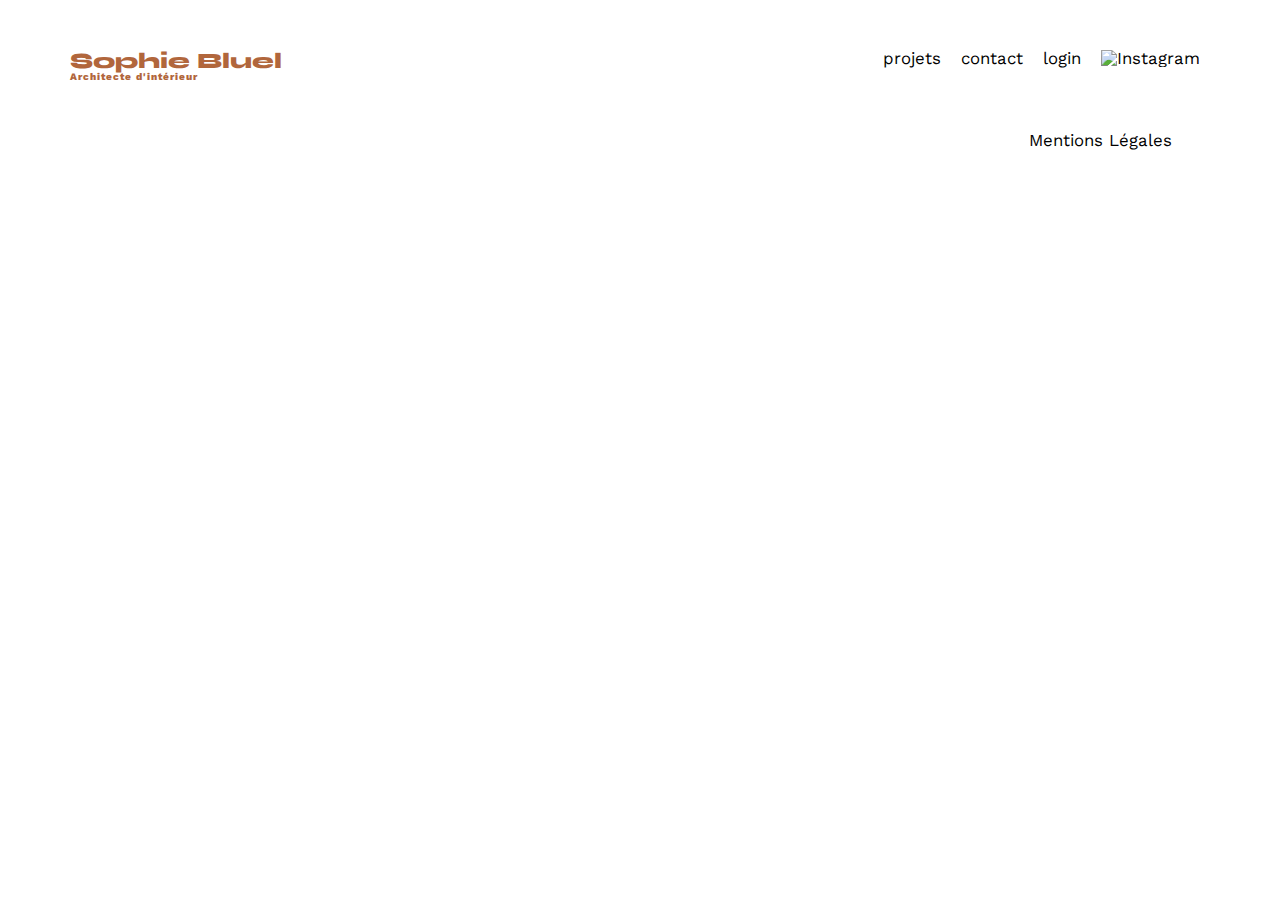
==== FrontEnd/login.html @ be57cc91 "Création pages login" ====
<!DOCTYPE html>
<html lang="fr">
<head>
	<meta charset="UTF-8">
	<title>Sophie Bluel - Login</title>
	<meta name="viewport" content="width=device-width, initial-scale=1.0">
	<link rel="preconnect" href="https://fonts.googleapis.com">
	<link rel="preconnect" href="https://fonts.gstatic.com" crossorigin>
	<link href="https://fonts.googleapis.com/css2?family=Syne:wght@700;800&family=Work+Sans&display=swap" rel="stylesheet">
	<meta name="description" content="">
	<link rel="stylesheet" href="./assets/style.css">
	<script src="./javascript/login.js" defer></script>
</head>
<body>
<header>
	<h1>Sophie Bluel <span>Architecte d'intérieur</span></h1>
	<nav>
		<ul>
			<li>projets</li>
			<li>contact</li>
			<li>login</li>
			<li><img src="./assets/icons/instagram.png" alt="Instagram"></li>
		</ul>
	</nav>
</header>
<main>
	
</main>

<footer>
	<nav>
		<ul>
			<li>Mentions Légales</li>
		</ul>
	</nav>
</footer>
</body>
</html>
---- FrontEnd/assets/style.css ----
/* http://meyerweb.com/eric/tools/css/reset/
   v2.0 | 20110126
   License: none (public domain)
*/

html, body, div, span, applet, object, iframe,
h1, h2, h3, h4, h5, h6, p, blockquote, pre,
a, abbr, acronym, address, big, cite, code,
del, dfn, em, img, ins, kbd, q, s, samp,
small, strike, strong, sub, sup, tt, var,
b, u, i, center,
dl, dt, dd, ol, ul, li,
fieldset, form, label, legend,
table, caption, tbody, tfoot, thead, tr, th, td,
article, aside, canvas, details, embed,
figure, figcaption, footer, header, hgroup,
menu, nav, output, ruby, section, summary,
time, mark, audio, video {
	margin: 0;
	padding: 0;
	border: 0;
	font-size: 100%;
	font: inherit;
	vertical-align: baseline;
}
/* HTML5 display-role reset for older browsers */
article, aside, details, figcaption, figure,
footer, header, hgroup, menu, nav, section {
	display: block;
}
body {
	line-height: 1;
}
ol, ul {
	list-style: none;
}
blockquote, q {
	quotes: none;
}
blockquote:before, blockquote:after,
q:before, q:after {
	content: '';
	content: none;
}
table {
	border-collapse: collapse;
	border-spacing: 0;
}
/** end reset css**/
body {
	max-width: 1140px;
	margin:auto;
	font-family: 'Work Sans' ;
	font-size: 14px;
}
header {
	display: flex;
	justify-content: space-between;
	margin: 50px 0
}
section {
	margin: 50px 0
}

h1{
	display: flex;
	flex-direction: column;
	font-family: 'Syne';
	font-size: 22px;
	font-weight: 800;
	color: #B1663C
}

h1 > span {
	font-family: 'Work Sans';
	font-size:10px;
	letter-spacing: 0.1em;
;
}

h2{
	font-family: 'Syne';
	font-weight: 700;
	font-size: 30px;
	color: #1D6154
}
nav ul {
	display: flex;
	align-items: center;
	list-style-type: none;

}
nav li {
	padding: 0 10px;
	font-size: 1.2em;
}

li:hover {
	color: #B1663C;
}
#introduction {
	display: flex;
	align-items: center;
}
#introduction figure {
	flex: 1
}
#introduction img {
	display: block;
	margin: auto;
	width: 80%;
}

#introduction article {
	flex: 1
}
#introduction h2 {
	margin-bottom: 1em;
}

#introduction p {
	margin-bottom: 0.5em;
}
#portfolio h2 {
	text-align: center;
	margin-bottom: 1em;
}

.filters {
	width: 585px;
	display: flex;
	margin: auto;
	gap: 10px;
}

.btnFilter {
	height: 37px;
	width: 100%;
	border: solid 1px #1d6154;
	border-radius: 60px;
	font-family: "Syne";
	font-weight: 700;
	font-size: 18px;
	color: #1d6154;
	background-color: white;
	margin: 2em auto;
	padding: 5px 20px;
	text-align: center;
	white-space: nowrap;
}

.btnFilter:hover {
	cursor: pointer;
}

.gallery {
	width: 100%;
	display: grid;
	grid-template-columns: 1fr 1fr 1fr;
	grid-column-gap: 20px;
	grid-row-gap: 20px;
}

.gallery img {
	width: 100%;

}
#contact {
	width: 50%;
margin: auto;
}
#contact > * {
	text-align: center;

}
#contact h2{
	margin-bottom: 20px;
}
#contact form {
	text-align: left;
	margin-top:30px;
	display: flex;
	flex-direction: column;
}

#contact input {
	height: 50px;
	font-size: 1.2em;
	border: none;
	box-shadow: 0px 4px 14px rgba(0, 0, 0, 0.09);
}
#contact label {
	margin: 2em 0 1em 0;
}
#contact textarea {
	border: none;
	box-shadow: 0px 4px 14px rgba(0, 0, 0, 0.09);
}

input[type="submit"]{
	font-family: 'Syne';
	font-weight: 700;
	color: white;
	background-color: #1D6154;
	margin : 2em auto ;
	width: 180px;
	text-align: center;
	border-radius: 60px ;
}

footer nav ul {
	display: flex;
	justify-content: flex-end;
	margin: 2em
}
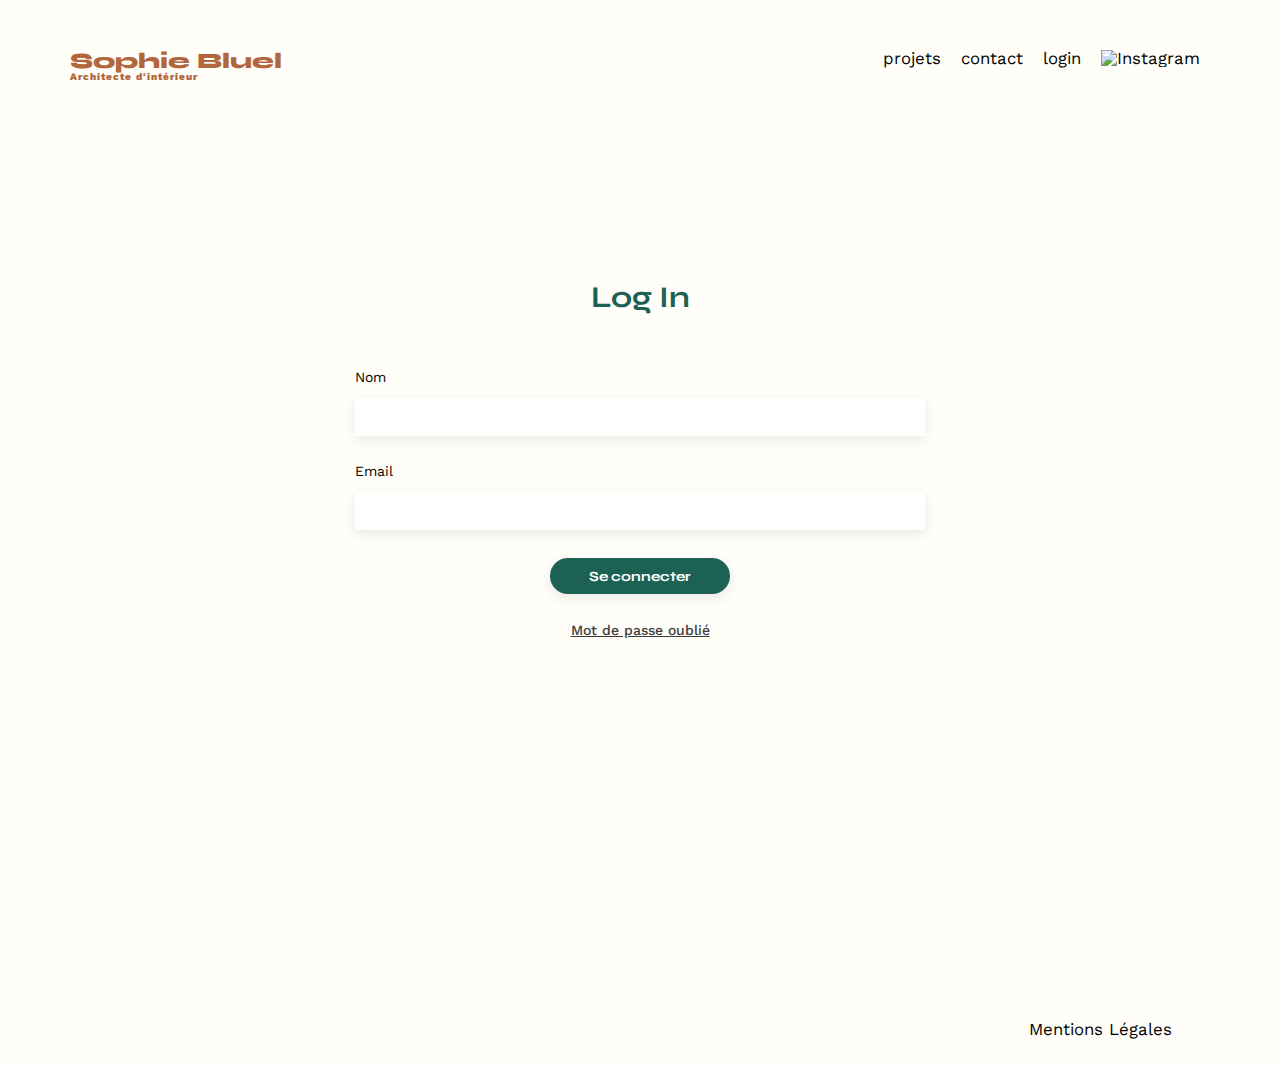
==== commit 997d6dbe: "Mise en page de la page Login" ====
--- a/FrontEnd/login.html
+++ b/FrontEnd/login.html
@@ -9,6 +9,7 @@
 	<link href="https://fonts.googleapis.com/css2?family=Syne:wght@700;800&family=Work+Sans&display=swap" rel="stylesheet">
 	<meta name="description" content="">
 	<link rel="stylesheet" href="./assets/style.css">
+	<link rel="stylesheet" href="./assets/login.css">
 	<script src="./javascript/login.js" defer></script>
 </head>
 <body>
@@ -24,7 +25,17 @@
 	</nav>
 </header>
 <main>
-	
+	<section id="login">
+		<h2>Log In</h2>
+		<form action="#" method="post">
+			<label for="name">Nom</label>
+			<input type="text" name="name" id="name">
+			<label for="email">Email</label>
+			<input type="email" name="email" id="email">
+			<input type="submit" value="Se connecter">
+			<a href="#" id="forget-password">Mot de passe oublié</a>
+		</form>
+	</section>
 </main>
 
 <footer>
--- a/FrontEnd/assets/style.css
+++ b/FrontEnd/assets/style.css
@@ -52,6 +52,7 @@
 	margin:auto;
 	font-family: 'Work Sans' ;
 	font-size: 14px;
+	background-color: #FFFEF8;
 }
 header {
 	display: flex;
@@ -98,6 +99,20 @@
 li:hover {
 	color: #B1663C;
 }
+
+nav a {
+	text-decoration: none;
+	color: black;
+}
+
+a:hover {
+	color: #B1663C;
+}
+
+nav img {
+	width: 22px;
+}
+
 #introduction {
 	display: flex;
 	align-items: center;
@@ -140,9 +155,9 @@
 	border-radius: 60px;
 	font-family: "Syne";
 	font-weight: 700;
-	font-size: 18px;
+	font-size: 16px;
 	color: #1d6154;
-	background-color: white;
+	background-color: #FFFEF8;
 	margin: 2em auto;
 	padding: 5px 20px;
 	text-align: center;
@@ -151,6 +166,11 @@
 
 .btnFilter:hover {
 	cursor: pointer;
+}
+
+.active {
+	background-color: #1D6154;
+	color: white;
 }
 
 .gallery {
@@ -167,7 +187,7 @@
 }
 #contact {
 	width: 50%;
-margin: auto;
+	margin: auto;
 }
 #contact > * {
 	text-align: center;
@@ -184,8 +204,8 @@
 }
 
 #contact input {
-	height: 50px;
-	font-size: 1.2em;
+	height: 36px;
+	font-size: 14px;
 	border: none;
 	box-shadow: 0px 4px 14px rgba(0, 0, 0, 0.09);
 }
--- a/FrontEnd/assets/login.css
+++ b/FrontEnd/assets/login.css
@@ -0,0 +1,44 @@
+#login {
+	width: 50%;
+    margin: auto;
+    padding-top: 150px;
+}
+#login > * {
+	text-align: center;
+
+}
+#login h2{
+	margin-bottom: 20px;
+}
+#login form {
+	text-align: left;
+	margin-top:30px;
+	display: flex;
+	flex-direction: column;
+}
+
+#login input {
+	height: 36px;
+	font-size: 14px;
+	border: none;
+	box-shadow: 0px 4px 14px rgba(0, 0, 0, 0.09);
+}
+#login label {
+	margin: 2em 0 1em 0;
+}
+#login textarea {
+	border: none;
+	box-shadow: 0px 4px 14px rgba(0, 0, 0, 0.09);
+}
+
+#forget-password {
+    font-family: "Work Sans";
+    font-weight: 500;
+    font-size: 14px;
+    line-height: 16px;
+    text-decoration: underline;
+    color: #3d3d3d;
+    cursor: pointer;
+    text-align: center;
+    padding-bottom: 355px;
+}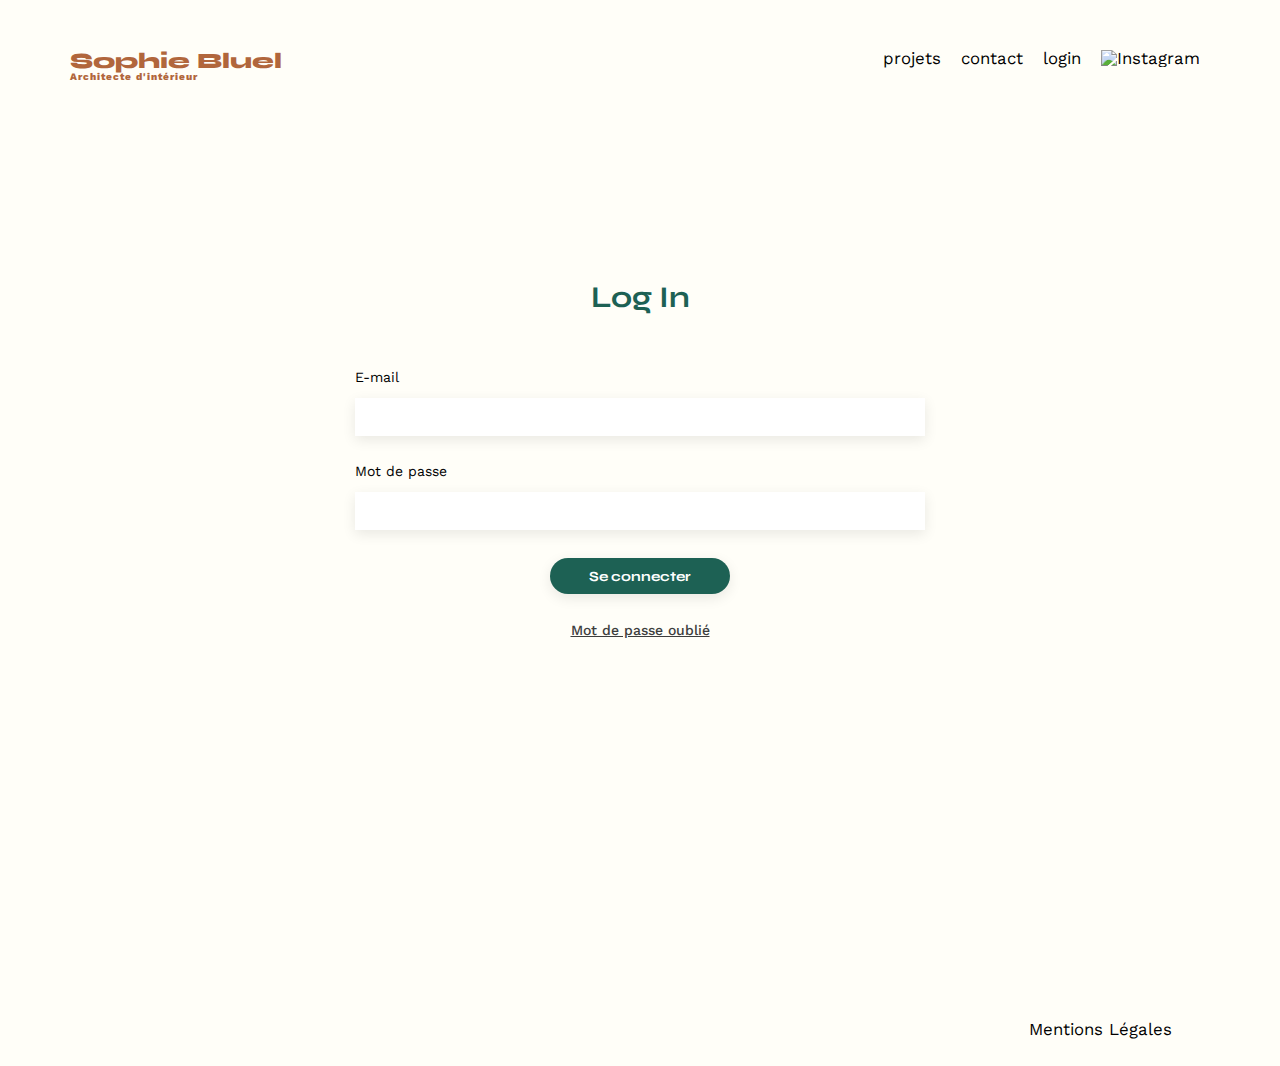
==== commit 51002592: "Refactorisation JS index, début du JS login" ====
--- a/FrontEnd/login.html
+++ b/FrontEnd/login.html
@@ -10,7 +10,6 @@
 	<meta name="description" content="">
 	<link rel="stylesheet" href="./assets/style.css">
 	<link rel="stylesheet" href="./assets/login.css">
-	<script src="./javascript/login.js" defer></script>
 </head>
 <body>
 <header>
@@ -28,10 +27,10 @@
 	<section id="login">
 		<h2>Log In</h2>
 		<form action="#" method="post">
-			<label for="name">Nom</label>
-			<input type="text" name="name" id="name">
-			<label for="email">Email</label>
+			<label for="email">E-mail</label>
 			<input type="email" name="email" id="email">
+			<label for="password" name="password" id="password">Mot de passe</label>
+			<input type="password" name="password" id="password">
 			<input type="submit" value="Se connecter">
 			<a href="#" id="forget-password">Mot de passe oublié</a>
 		</form>
@@ -45,5 +44,6 @@
 		</ul>
 	</nav>
 </footer>
+<script type="module" src="./javascript/login.js"></script>
 </body>
 </html>
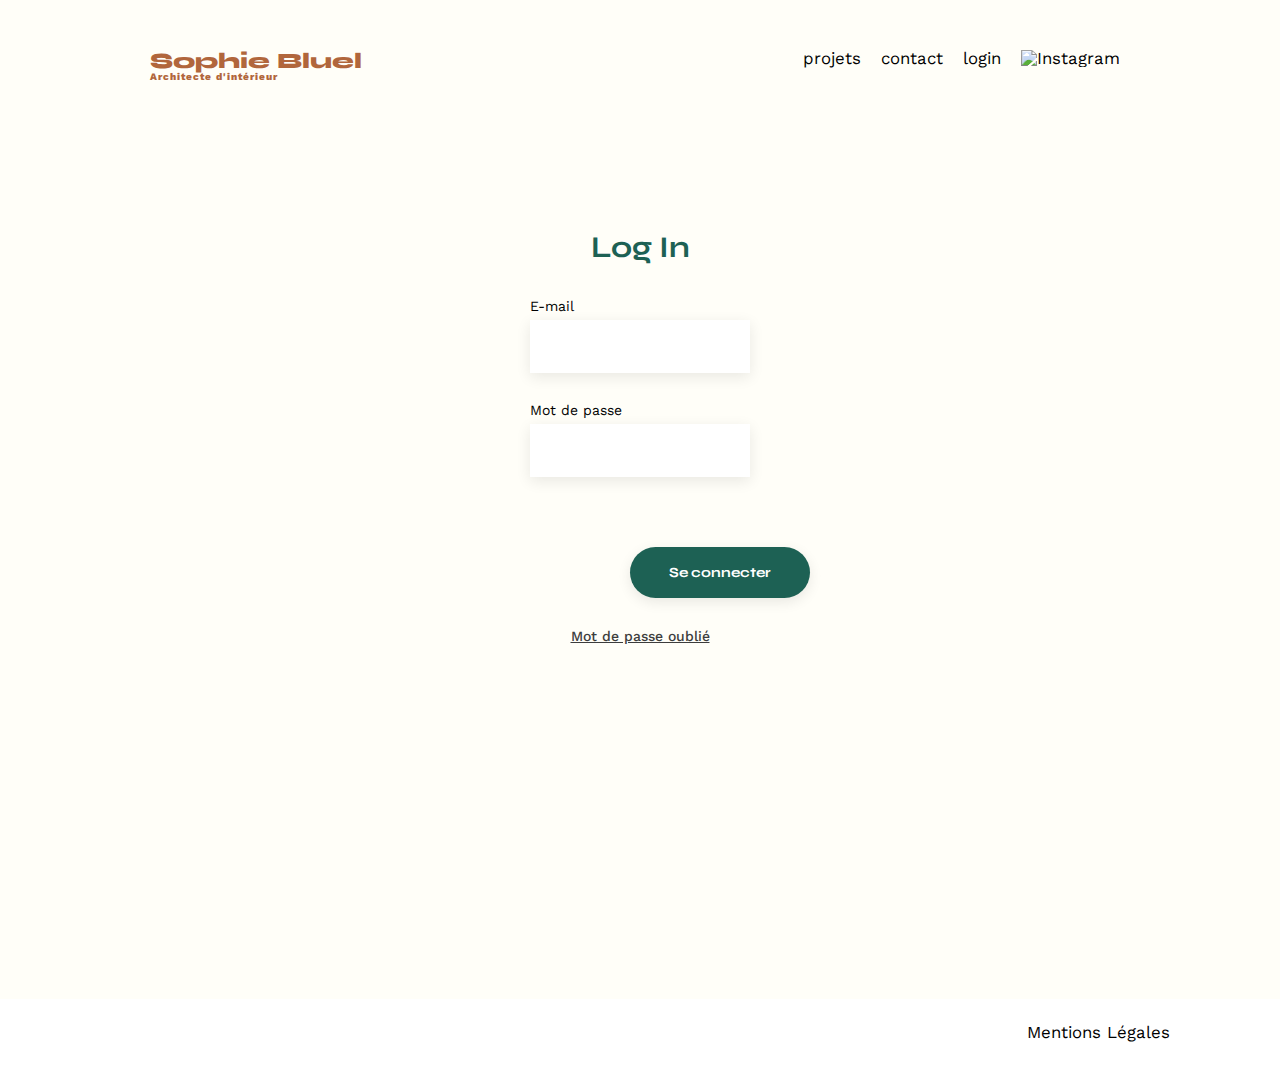
==== commit b431765c: "Modif CSS pages index et login" ====
--- a/FrontEnd/login.html
+++ b/FrontEnd/login.html
@@ -31,13 +31,14 @@
 			<input type="email" name="email" id="email">
 			<label for="password" name="password" id="password">Mot de passe</label>
 			<input type="password" name="password" id="password">
+			<p class="hidden errorMessage">Erreur dans l’identifiant ou le mot de passe</p>
 			<input type="submit" value="Se connecter">
 			<a href="#" id="forget-password">Mot de passe oublié</a>
 		</form>
 	</section>
 </main>
 
-<footer>
+<footer class="footer">
 	<nav>
 		<ul>
 			<li>Mentions Légales</li>
@@ -46,4 +47,4 @@
 </footer>
 <script type="module" src="./javascript/login.js"></script>
 </body>
-</html>
+</html>--- a/FrontEnd/assets/style.css
+++ b/FrontEnd/assets/style.css
@@ -48,7 +48,7 @@
 }
 /** end reset css**/
 body {
-	max-width: 1140px;
+	max-width: 1440px;
 	margin:auto;
 	font-family: 'Work Sans' ;
 	font-size: 14px;
@@ -57,10 +57,10 @@
 header {
 	display: flex;
 	justify-content: space-between;
-	margin: 50px 0
+	margin: 50px 150px
 }
 section {
-	margin: 50px 0
+	margin: 139px 245px 57px 245px;
 }
 
 h1{
@@ -98,6 +98,7 @@
 
 li:hover {
 	color: #B1663C;
+	cursor: pointer;
 }
 
 nav a {
@@ -116,6 +117,9 @@
 #introduction {
 	display: flex;
 	align-items: center;
+	margin: 0 245px;
+	gap: 72px;
+	padding-top: 42px;
 }
 #introduction figure {
 	flex: 1
@@ -123,22 +127,298 @@
 #introduction img {
 	display: block;
 	margin: auto;
-	width: 80%;
+	width: 100%;
 }
 
 #introduction article {
 	flex: 1
 }
 #introduction h2 {
-	margin-bottom: 1em;
+	margin-bottom: 19px;
 }
 
 #introduction p {
-	margin-bottom: 0.5em;
-}
+	margin-bottom: 20px;
+	color: #3D3D3D;
+}
+
 #portfolio h2 {
 	text-align: center;
-	margin-bottom: 1em;
+}
+
+.portfolioTitleLogged {
+	display: flex;
+	justify-content: center;
+	align-items: center;
+	gap: 31px;
+	margin-bottom: 51px;
+}
+
+.modal-btn {
+	display: flex;
+	justify-content: center;
+	align-items: center;
+	gap: 10px;
+	color: black;
+	font-size: 14px;
+	border: none;
+	background-color: transparent;
+}
+
+.modal-btn:hover {
+	cursor: pointer;
+	color: #B1663C;
+}
+
+.modal-container {
+	/* display: none; */
+	visibility: hidden;
+	position: fixed;
+	top: 0;
+	left: 0;
+	width: 100vw;
+	height: 100vh;
+	transition: visibility 0.4s;
+}
+.modal-container.active {
+	/* display: block; */
+	visibility: visible;
+}
+
+.overlay {
+	opacity: 0;
+	position: absolute;
+	width: 100%;
+	height: 100%;
+	background: rgba(0, 0, 0, 0.30);
+	transition: opacity 0.4s 0.2s ease-out;
+}
+.modal-container.active .overlay {
+	opacity: 1;
+	transition: opacity 0.4s ease-out;
+}
+
+.modal {
+	opacity: 0;
+	width: 95%;
+	height: 100%;
+	max-width: 585px;
+	min-width: 300px;
+	max-height: 643px;
+	padding: 22px;
+	background: #fff;
+	border-radius: 10px;
+	position: absolute;
+	top: 50%;
+	left: 50%;
+	transform: translate(-50%, -50%);
+	transition: opacity 0.4s ease-out, 
+	transform 0.4s ease-out;
+}
+.modal-container.active .modal {
+	opacity: 1;
+	transform: translate(-50%, -50%);
+	transition: opacity 0.4s 0.2s ease-out,
+	transform 0.4s 0.2s ease-out;
+}
+
+.back-modal {
+	border: none;
+	font-size: 24px;
+	background: transparent;
+	position: absolute;
+	cursor: pointer;
+}
+
+.close-modal {
+	border: none;
+	font-size: 24px;
+	position: absolute;
+	top: 26px;
+	right: 30px;
+	cursor: pointer;
+	background: transparent;
+}
+
+.modal h1 {
+	font-family: Work Sans;
+	text-align: center;
+	font-size: 26px;
+	font-weight: 400;
+	color: #000;
+	margin-top: 38px;
+}
+
+.thumbnailsModal {
+	display: flex;
+	flex-wrap: wrap;
+	justify-content: flex-start;
+	margin: 46px 60px 0px 60px;
+	padding-bottom: 42px;
+	border-bottom: solid 1px #B3B3B3;
+}
+
+.thumbnailsModal form {
+	margin-bottom: 25px;
+	margin-right: 8px;
+	margin-left: 7px;
+}
+
+.thumbnailsModal img {
+	width: 78px;
+	height: 104px;
+}
+
+.thumbnailsModal figure {
+	position: relative;
+}
+
+.thumbnailsModal button {
+	position: absolute;
+	display: flex;
+	justify-content: center;
+	align-items: center;
+	color: white;
+	background-color: #000;
+	border-radius: 2px;
+	padding: 3px 4px;
+	width: 17px;
+	height: 17px;
+	top: 6px;
+	right: 6px;
+	cursor: pointer;
+	border: solid 1px black;
+}
+
+.thumbnailsModal i {
+	display: flex;
+	justify-content: center;
+	align-items: center;
+	width: 9px;
+	height: 11px;
+}
+
+.ButtonContainer {
+	display: flex;
+	justify-content: center;
+	align-items: center;
+	padding-top: 38px;
+}
+
+.addPhotoButton {
+	display: flex;
+	height: 36px;
+	width: 237px;
+	border: solid 1px #1d6154;
+	font-family: "Syne";
+	font-size: 14px;
+	font-weight: 700;
+	cursor: pointer;
+	justify-content: center;
+	align-items: center;
+	text-align: center;
+	border-radius: 60px;
+}
+
+.addPhotoContainer {
+	width: 50px;
+	height: 50px;
+	background-color: #B1663C;
+}
+
+.formModalTwo {
+	display: flex;
+	align-items: center;
+	justify-content: center;
+}
+
+.addPhotoBlock {
+	width: 460px;
+	height: 170px;
+	background-color: #E8F1F6;
+} 
+
+.addPhotoBlockBis {
+	display: flex;
+	flex-direction: column;
+	width: 100%;
+	height: 100%;
+	background-color: #E8F1F6;
+	border-radius: 3px;
+	display: flex;
+	justify-content: center;
+	align-items: center;
+}
+
+.addPhotoBlockBis i {
+	font-size: 76px;
+	color: #B9C5CC;
+	margin-top: 13px;
+}
+
+.addPhotoBlockBis p {
+	font-size: 10px;
+	color: #444;
+	margin-bottom: 19px;
+}
+
+.addPhotoBtn {
+	position: relative;
+}
+
+#title {
+	padding-left: 16px;
+}
+
+#categories {
+	padding-left: 16px;
+}
+
+.addPhotoLabel {
+	display: flex;
+	justify-content: center;
+	align-items: center;
+	background-color: #CBD6DC;
+	color: #306685;
+	width: 173px;
+	height: 36px;
+	border-radius: 50px;
+	margin: 6px 0 7px 0;
+	cursor: pointer;
+}
+
+.addPhotoLabel:hover {
+	color: white;
+	background-color: #1D6154;
+}
+
+.titleLabel {
+	margin: 30px 0 10px 0;
+}
+
+.categoriesLabel {
+	margin: 21px 0 10px 0;
+}
+
+.hiddenInput {
+	position: absolute !important;
+	height: 1px;
+	width: 1px;
+	overflow: hidden;
+	clip: rect(1px, 1px, 1px, 1px);
+}
+
+input.hiddenInput:is(:focus, :focus-within) + label {
+	outline: thin dotted;
+}
+
+.photoMini {
+	display: flex;
+	justify-content: center;
+}
+
+.photoMini img {
+	height: 170px;
 }
 
 .filters {
@@ -158,7 +438,7 @@
 	font-size: 16px;
 	color: #1d6154;
 	background-color: #FFFEF8;
-	margin: 2em auto;
+	margin: 0 auto 51px auto;
 	padding: 5px 20px;
 	text-align: center;
 	white-space: nowrap;
@@ -168,9 +448,16 @@
 	cursor: pointer;
 }
 
-.active {
+.activated {
 	background-color: #1D6154;
 	color: white;
+}
+
+.disabled {
+	background-color: #A7A7A7;
+	color: white;
+	border: none;
+	cursor: default;
 }
 
 .gallery {
@@ -183,11 +470,11 @@
 
 .gallery img {
 	width: 100%;
-
+	max-height: 622px;
 }
 #contact {
-	width: 50%;
-	margin: auto;
+	margin: 0 530px;
+
 }
 #contact > * {
 	text-align: center;
@@ -198,19 +485,18 @@
 }
 #contact form {
 	text-align: left;
-	margin-top:30px;
 	display: flex;
 	flex-direction: column;
 }
 
 #contact input {
-	height: 36px;
+	height: 51px;
 	font-size: 14px;
 	border: none;
 	box-shadow: 0px 4px 14px rgba(0, 0, 0, 0.09);
 }
 #contact label {
-	margin: 2em 0 1em 0;
+	margin: 40px 0 10px 0;
 }
 #contact textarea {
 	border: none;
@@ -222,15 +508,86 @@
 	font-weight: 700;
 	color: white;
 	background-color: #1D6154;
-	margin : 2em auto ;
+	margin : 40px 100px 45px 100px ;
 	width: 180px;
 	text-align: center;
 	border-radius: 60px ;
 }
 
+.blackBarAdmin {
+	color: white;
+	background-color: black;
+	display: flex;
+	justify-content: center;
+	align-items: center;
+	width: 100%;
+	height: 59px;
+	font-size: 16px;
+	gap: 10px;
+}
+
+.hidden {
+	display: none;
+}
+
 footer nav ul {
 	display: flex;
 	justify-content: flex-end;
-	margin: 2em
-}
-
+}
+
+.footer {
+	background-color: white;
+	padding: 25px 100px;
+}
+
+.form {
+	text-align: left;
+	padding-top:36px;
+	display: flex;
+	flex-direction: column;
+	justify-content: center;
+	width: 460px;
+	padding-bottom: 47px;
+}
+
+.form input, .form select {
+	height: 51px;
+	font-size: 14px;
+	border: none;
+	box-shadow: 0px 4px 14px rgba(0, 0, 0, 0.09);
+	cursor: pointer;
+}
+
+.errorMessageImg, .errorMessageTitle, .errorMessageCategory  {
+	text-align: center;
+	padding-top: 10px;
+	font-size: 15px;
+	color: red;
+}
+
+.ButtonValidation {
+	display: flex;
+	justify-content: center;
+	align-items: center;
+	width: 100%;
+	border-top: solid 1px #B3B3B3;
+	padding-top: 38px;
+}
+
+.ButtonValidation button {
+	color: white;
+	background-color: #A7A7A7;
+	width: 237px;
+	height: 36px;
+	border: solid 1px #A7A7A7;
+	font-family: "Syne";
+	font-size: 14px;
+	font-weight: 700;
+	cursor: pointer;
+	text-align: center;
+	border-radius: 60px;
+}
+
+.form select {
+	margin-bottom: 63px;
+}--- a/FrontEnd/assets/login.css
+++ b/FrontEnd/assets/login.css
@@ -1,34 +1,31 @@
 #login {
-	width: 50%;
-    margin: auto;
-    padding-top: 150px;
+    margin: 0px 530px;
+    padding-top: 100px;
 }
 #login > * {
 	text-align: center;
 
 }
 #login h2{
-	margin-bottom: 20px;
+	margin-bottom: 10px;
 }
 #login form {
 	text-align: left;
-	margin-top:30px;
+	margin-top:37px;
 	display: flex;
 	flex-direction: column;
 }
 
 #login input {
-	height: 36px;
+	height: 51px;
 	font-size: 14px;
 	border: none;
 	box-shadow: 0px 4px 14px rgba(0, 0, 0, 0.09);
+	cursor: pointer;
+	margin-bottom: 30px;
 }
 #login label {
-	margin: 2em 0 1em 0;
-}
-#login textarea {
-	border: none;
-	box-shadow: 0px 4px 14px rgba(0, 0, 0, 0.09);
+	margin-bottom: 7px;
 }
 
 #forget-password {
@@ -41,4 +38,20 @@
     cursor: pointer;
     text-align: center;
     padding-bottom: 355px;
+}
+
+.errorMessage {
+	text-align: center;
+	padding-top: 20px;
+	font-size: 15px;
+	color: red;
+}
+
+.hidden {
+	display: none;
+}
+
+.footer {
+	background-color: white;
+	padding: 25px 100px;
 }